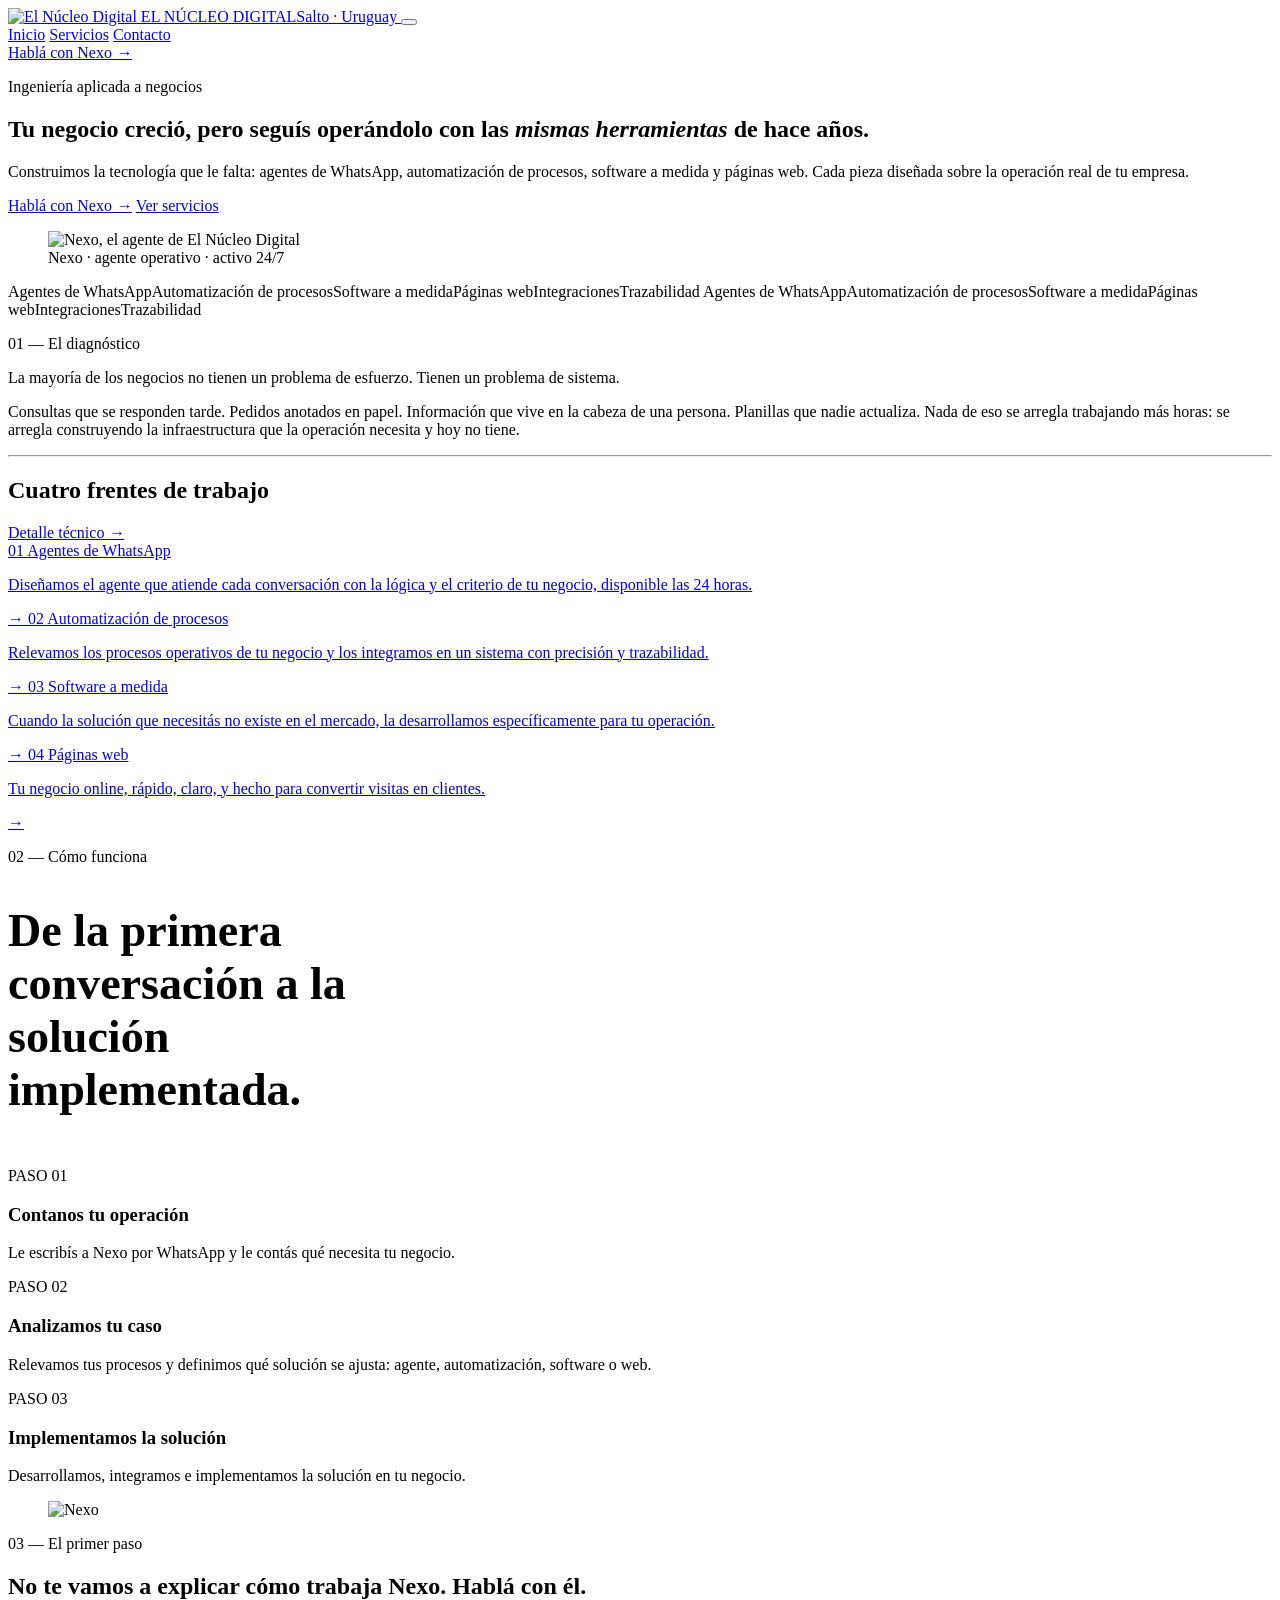
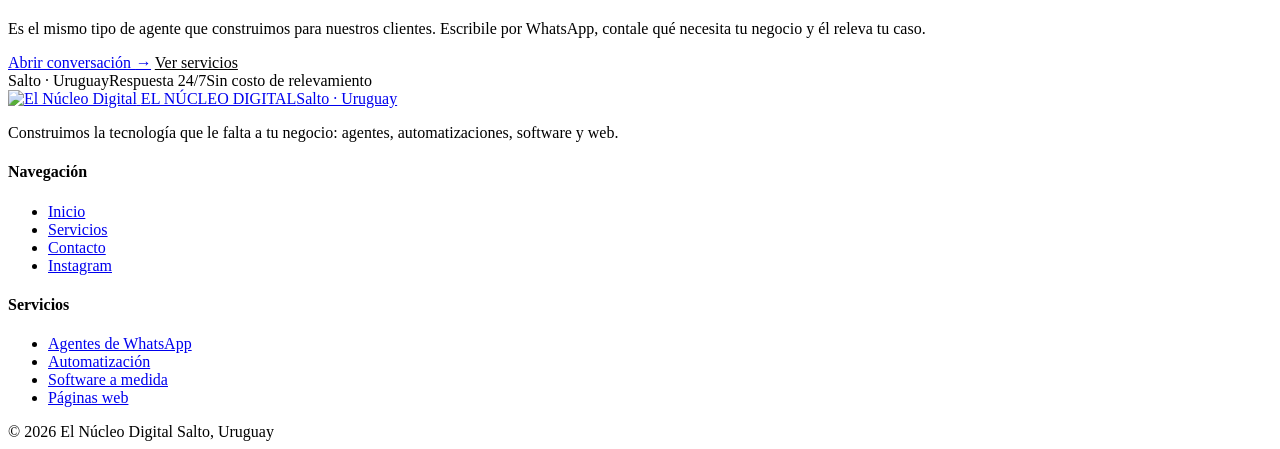
==== index.html @ aee67e82 "Add files via upload" ====
<!DOCTYPE html>
<html lang="es">
<head>
<meta charset="UTF-8">
<meta name="viewport" content="width=device-width, initial-scale=1">
<title>El Núcleo Digital — Agentes, automatización y software a medida</title>
<meta name="description" content="Construimos la tecnología que le falta a tu negocio: agentes de WhatsApp, automatización de procesos, software a medida y páginas web.">
<meta property="og:title" content="El Núcleo Digital">
<meta property="og:description" content="Construimos la tecnología que le falta a tu negocio.">
<meta property="og:image" content="nexo-hero.webp">
<meta name="theme-color" content="#0B0C0D">
<link rel="icon" href="logo.webp">
<link rel="preconnect" href="https://fonts.googleapis.com">
<link rel="preconnect" href="https://fonts.gstatic.com" crossorigin>
<link href="https://fonts.googleapis.com/css2?family=Archivo:wght@600;700;800&family=Inter:wght@300;350;400;500&family=JetBrains+Mono:wght@400;500&display=swap" rel="stylesheet">
<link rel="stylesheet" href="styles.css?v=20260813">
</head>
<body>

<!-- ================= NAV ================= -->
<header class="nav">
  <div class="wrap nav-in">
    <a class="brand" href="index.html">
      <img src="logo.webp" alt="El Núcleo Digital">
      <span class="brand-txt">EL NÚCLEO DIGITAL<span>Salto · Uruguay</span></span>
    </a>
    <button class="nav-toggle" aria-label="Menú" aria-expanded="false"><span></span><span></span><span></span></button>
    <nav class="nav-links">
      <a href="index.html" aria-current="page">Inicio</a>
      <a href="servicios.html">Servicios</a>
      <a href="contacto.html">Contacto</a>
    </nav>
    <a class="btn btn-sm nav-cta" href="contacto.html">Hablá con Nexo <i>→</i></a>
  </div>
</header>

<!-- ================= HERO ================= -->
<section class="hero">
  <div class="hero-txt">
    <p class="kicker">Ingeniería aplicada a negocios</p>
    <h1>Tu negocio creció, pero seguís operándolo con las <em>mismas herramientas</em> de hace años.</h1>
    <p class="lead">Construimos la tecnología que le falta: agentes de WhatsApp, automatización de procesos, software a medida y páginas web. Cada pieza diseñada sobre la operación real de tu empresa.</p>
    <div class="hero-actions">
      <a class="btn" href="contacto.html">Hablá con Nexo <i>→</i></a>
      <a class="btn btn-ghost" href="servicios.html">Ver servicios</a>
    </div>
  </div>
  <figure class="hero-fig">
    <img src="nexo-retrato.webp" alt="Nexo, el agente de El Núcleo Digital" width="900" height="1200" fetchpriority="high">
    <figcaption class="hero-tag"><span class="dot"></span> Nexo · agente operativo · activo 24/7</figcaption>
  </figure>
</section>

<!-- ================= TICKER ================= -->
<div class="ticker" aria-hidden="true">
  <div class="ticker-track">
    <span>Agentes de WhatsApp</span><span>Automatización de procesos</span><span>Software a medida</span><span>Páginas web</span><span>Integraciones</span><span>Trazabilidad</span>
    <span>Agentes de WhatsApp</span><span>Automatización de procesos</span><span>Software a medida</span><span>Páginas web</span><span>Integraciones</span><span>Trazabilidad</span>
  </div>
</div>

<!-- ================= MANIFIESTO ================= -->
<section class="section">
  <div class="wrap manifesto">
    <p class="manifesto-idx reveal">01 — El diagnóstico</p>
    <div class="manifesto-body">
      <p class="reveal">La mayoría de los negocios no tienen un problema de esfuerzo. Tienen un problema de sistema.</p>
      <p class="reveal sub" data-d="1">Consultas que se responden tarde. Pedidos anotados en papel. Información que vive en la cabeza de una persona. Planillas que nadie actualiza. Nada de eso se arregla trabajando más horas: se arregla construyendo la infraestructura que la operación necesita y hoy no tiene.</p>
    </div>
  </div>
</section>

<hr class="rule">

<!-- ================= SERVICIOS ================= -->
<section class="section" id="servicios">
  <div class="wrap">
    <div class="svc-head">
      <h2 class="reveal">Cuatro frentes de trabajo</h2>
      <a class="btn btn-ghost btn-sm reveal" data-d="1" href="servicios.html">Detalle técnico <i>→</i></a>
    </div>

    <div class="svc-list">
      <a class="svc-row reveal" href="servicios.html#agentes">
        <span class="svc-n">01</span>
        <span class="svc-t">Agentes de WhatsApp</span>
        <p class="svc-d">Diseñamos el agente que atiende cada conversación con la lógica y el criterio de tu negocio, disponible las 24 horas.</p>
        <span class="svc-a">→</span>
      </a>
      <a class="svc-row reveal" href="servicios.html#automatizacion">
        <span class="svc-n">02</span>
        <span class="svc-t">Automatización de procesos</span>
        <p class="svc-d">Relevamos los procesos operativos de tu negocio y los integramos en un sistema con precisión y trazabilidad.</p>
        <span class="svc-a">→</span>
      </a>
      <a class="svc-row reveal" href="servicios.html#software">
        <span class="svc-n">03</span>
        <span class="svc-t">Software a medida</span>
        <p class="svc-d">Cuando la solución que necesitás no existe en el mercado, la desarrollamos específicamente para tu operación.</p>
        <span class="svc-a">→</span>
      </a>
      <a class="svc-row reveal" href="servicios.html#web">
        <span class="svc-n">04</span>
        <span class="svc-t">Páginas web</span>
        <p class="svc-d">Tu negocio online, rápido, claro, y hecho para convertir visitas en clientes.</p>
        <span class="svc-a">→</span>
      </a>
    </div>
  </div>
</section>

<!-- ================= PROCESO ================= -->
<section class="section section--tight">
  <div class="wrap" style="margin-bottom:clamp(36px,4vw,60px)">
    <p class="kicker reveal">02 — Cómo funciona</p>
    <h2 class="reveal" style="font-size:clamp(30px,3.6vw,54px);max-width:18ch">De la primera conversación a la solución implementada.</h2>
  </div>
  <div class="proc">
    <article class="proc-step reveal">
      <p class="proc-n">PASO 01</p>
      <h3>Contanos tu operación</h3>
      <p>Le escribís a Nexo por WhatsApp y le contás qué necesita tu negocio.</p>
    </article>
    <article class="proc-step reveal" data-d="1">
      <p class="proc-n">PASO 02</p>
      <h3>Analizamos tu caso</h3>
      <p>Relevamos tus procesos y definimos qué solución se ajusta: agente, automatización, software o web.</p>
    </article>
    <article class="proc-step reveal" data-d="2">
      <p class="proc-n">PASO 03</p>
      <h3>Implementamos la solución</h3>
      <p>Desarrollamos, integramos e implementamos la solución en tu negocio.</p>
    </article>
  </div>
</section>

<!-- ================= BANDA CTA ================= -->
<section class="band">
  <figure class="band-fig">
    <img src="nexo-oscuro.webp" alt="Nexo" width="704" height="1520" loading="lazy">
  </figure>
  <div class="band-txt">
    <p class="kicker">03 — El primer paso</p>
    <h2>No te vamos a explicar cómo trabaja Nexo. <span>Hablá con él.</span></h2>
    <p>Es el mismo tipo de agente que construimos para nuestros clientes. Escribile por WhatsApp, contale qué necesita tu negocio y él releva tu caso.</p>
    <div class="band-actions">
      <a class="btn btn-light" href="https://wa.me/59898648853?text=Hola%2C%20quiero%20saber%20qu%C3%A9%20puede%20automatizar%20mi%20negocio" target="_blank" rel="noopener">Abrir conversación <i>→</i></a>
      <a class="btn" style="border-color:rgba(241,239,234,.35);background:transparent;color:var(--bone)" href="servicios.html">Ver servicios</a>
    </div>
    <div class="band-meta">
      <span>Salto · Uruguay</span><span>Respuesta 24/7</span><span>Sin costo de relevamiento</span>
    </div>
  </div>
</section>

<!-- ================= FOOTER ================= -->
<footer class="foot">
  <div class="wrap foot-in">
    <div>
      <a class="brand" href="index.html">
        <img src="logo-light.webp" alt="El Núcleo Digital" width="34" height="34">
        <span class="brand-txt">EL NÚCLEO DIGITAL<span>Salto · Uruguay</span></span>
      </a>
      <p class="foot-blurb">Construimos la tecnología que le falta a tu negocio: agentes, automatizaciones, software y web.</p>
    </div>
    <div>
      <h4>Navegación</h4>
      <ul>
        <li><a href="index.html">Inicio</a></li>
        <li><a href="servicios.html">Servicios</a></li>
        <li><a href="contacto.html">Contacto</a></li>
        <li><a href="https://instagram.com/elnucleodigital_" target="_blank" rel="noopener">Instagram</a></li>
      </ul>
    </div>
    <div>
      <h4>Servicios</h4>
      <ul>
        <li><a href="servicios.html#agentes">Agentes de WhatsApp</a></li>
        <li><a href="servicios.html#automatizacion">Automatización</a></li>
        <li><a href="servicios.html#software">Software a medida</a></li>
        <li><a href="servicios.html#web">Páginas web</a></li>
      </ul>
    </div>
  </div>
  <div class="wrap foot-bot">
    <span>© 2026 El Núcleo Digital</span>
    <span>Salto, Uruguay</span>
  </div>
</footer>

<script defer src="gsap.min.js"></script>
<script defer src="ScrollTrigger.min.js"></script>
<script defer src="main.js?v=20260813"></script>
</body>
</html>
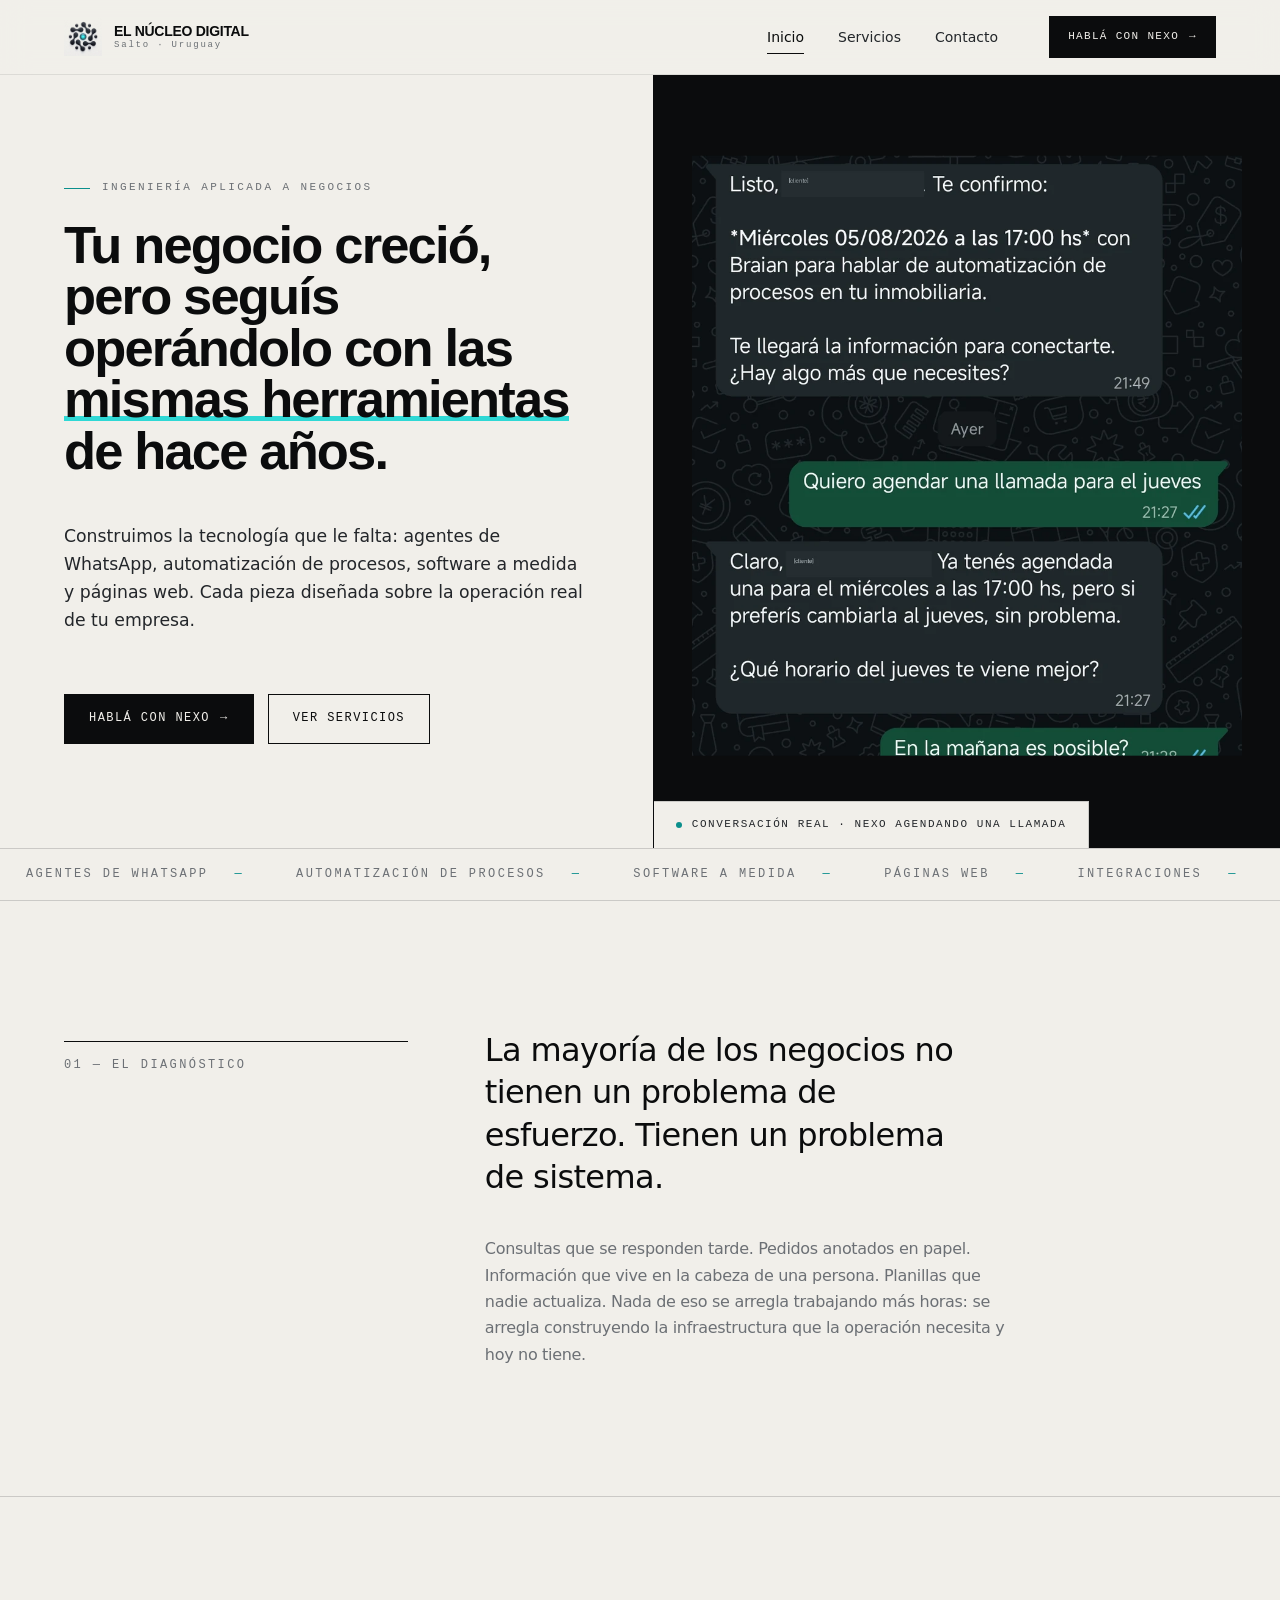
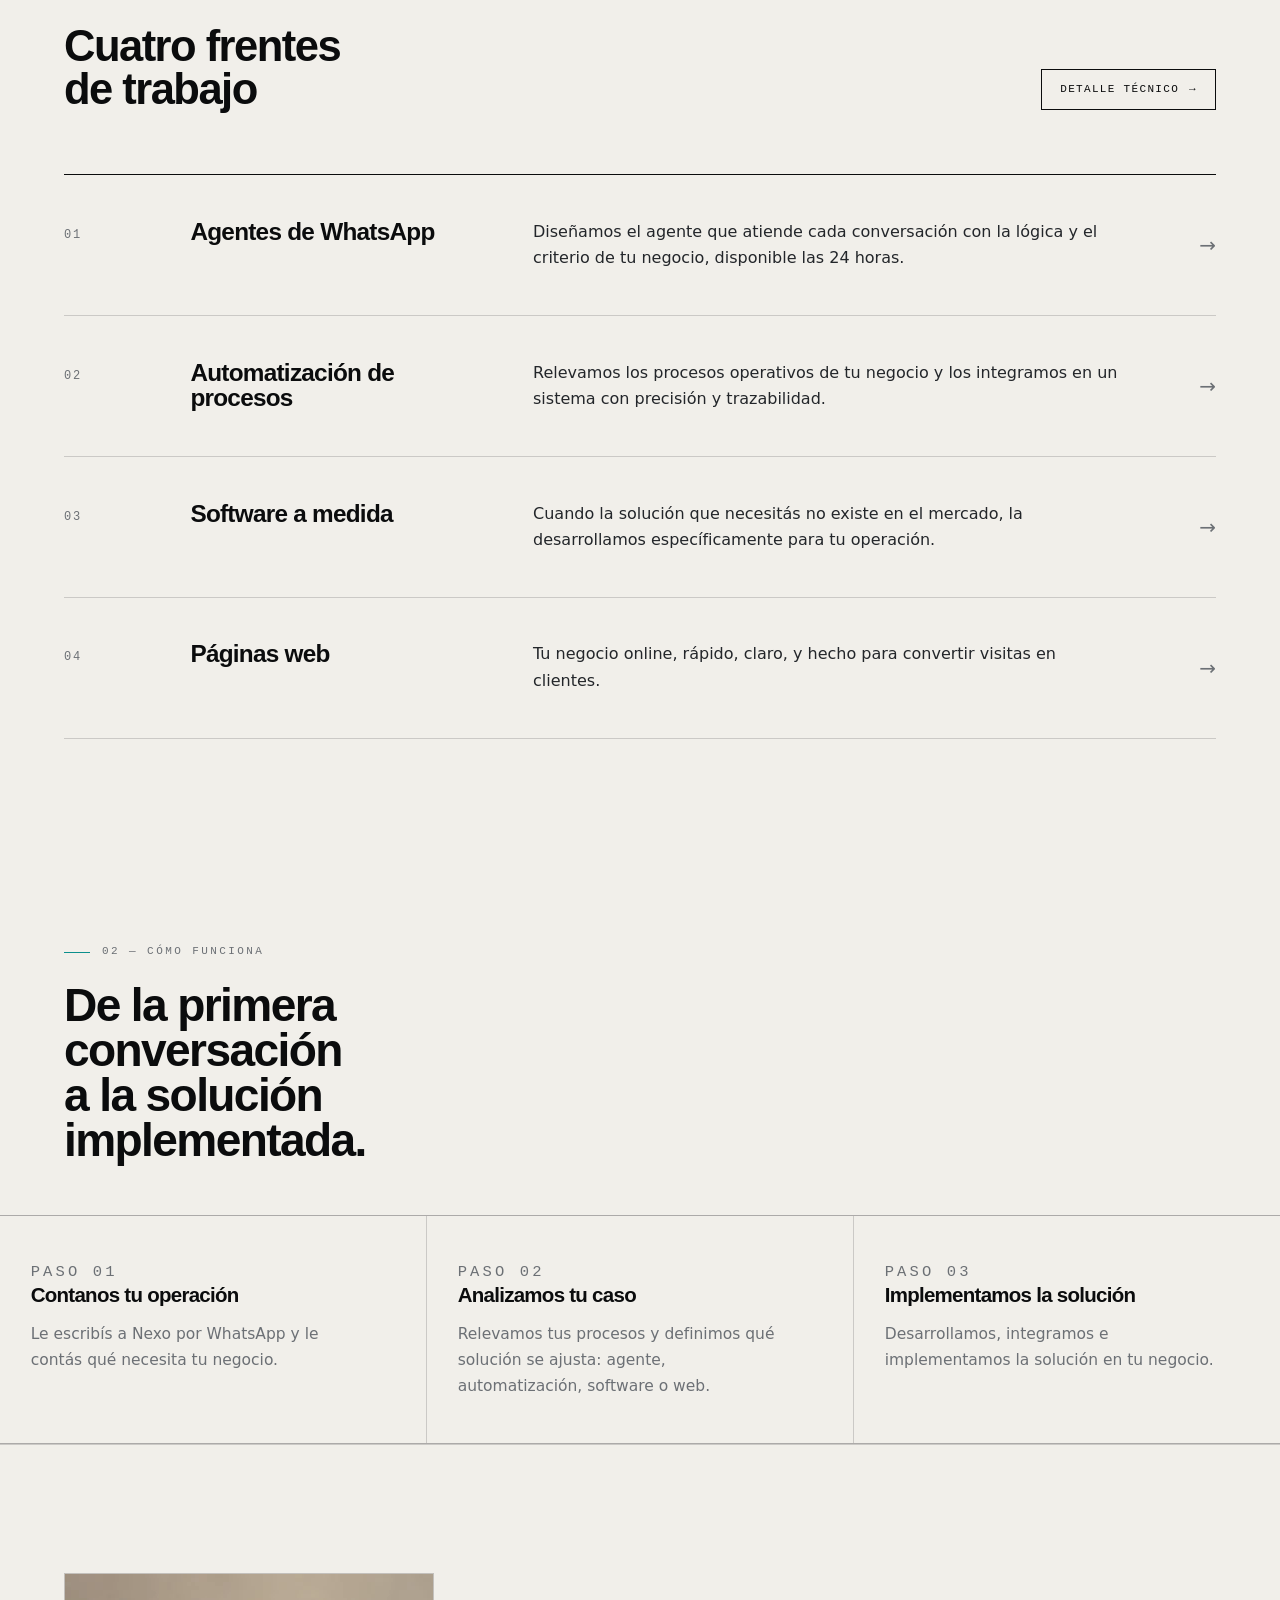
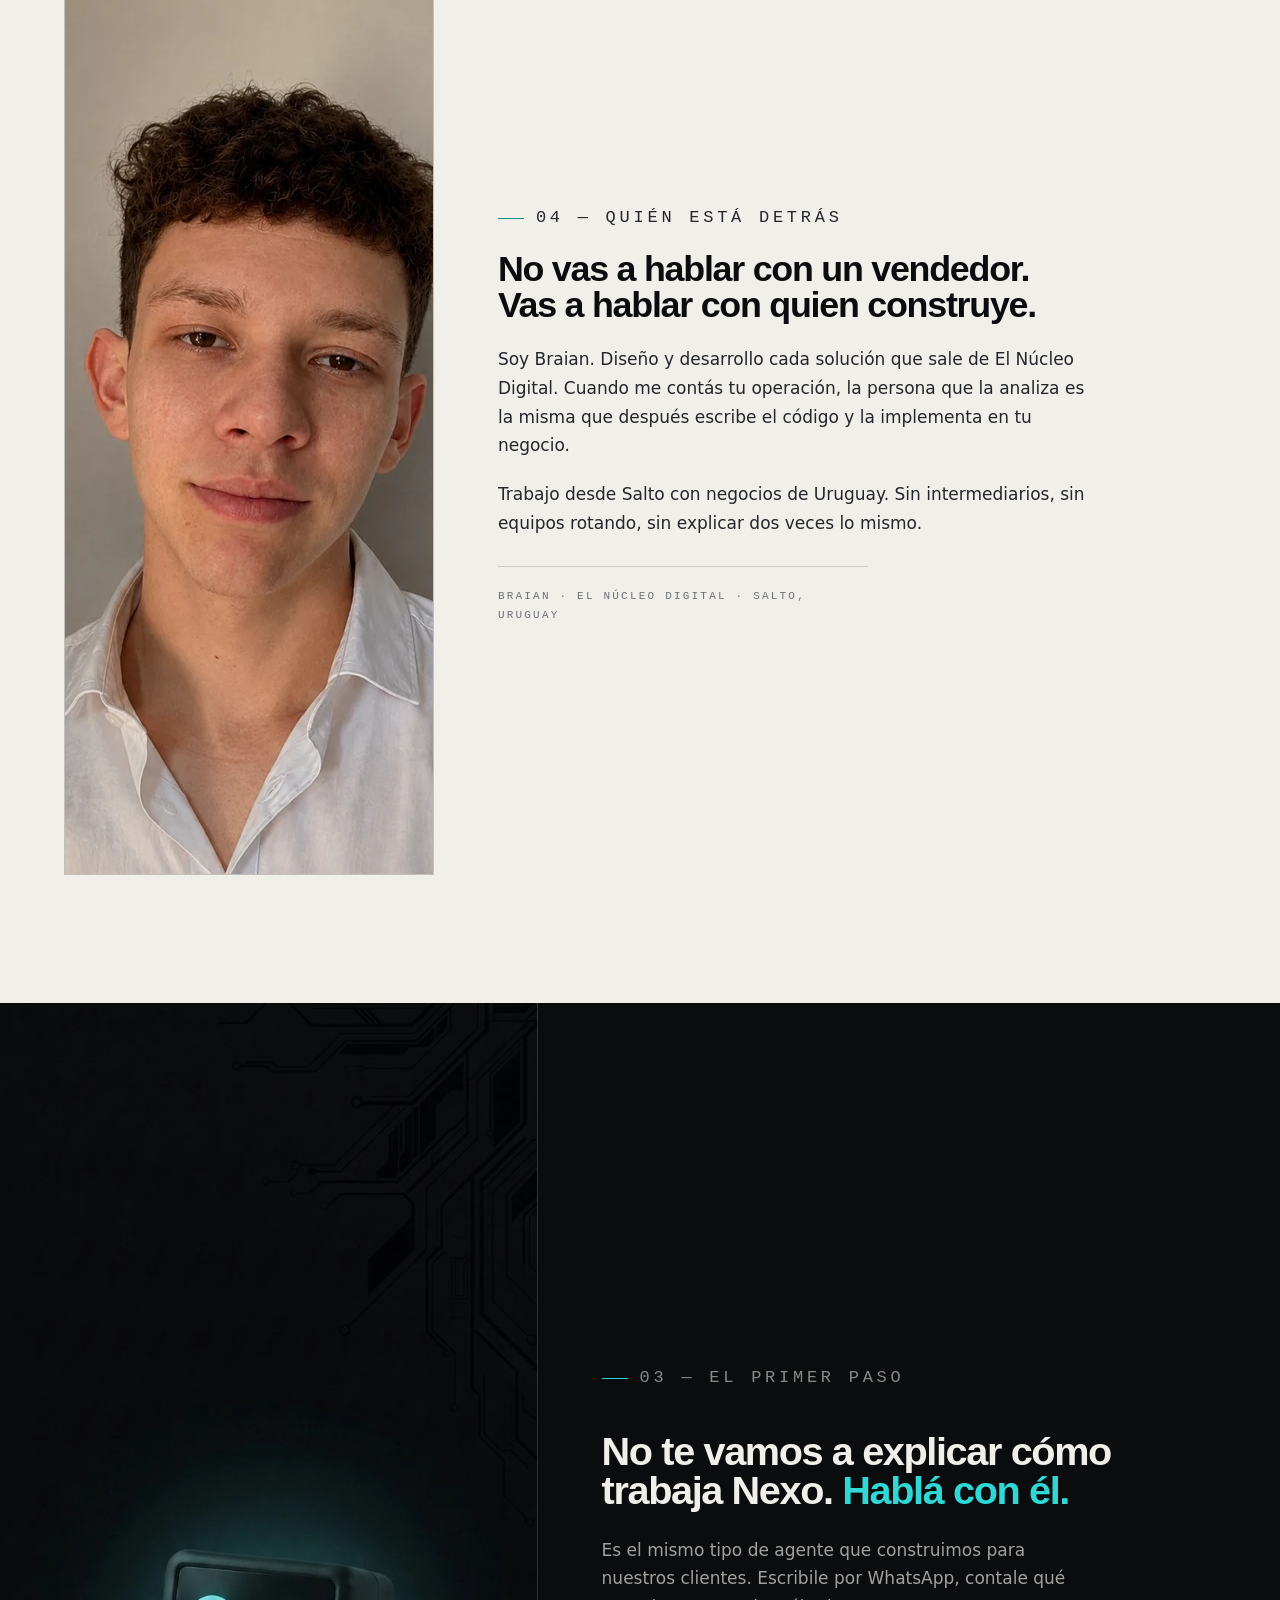
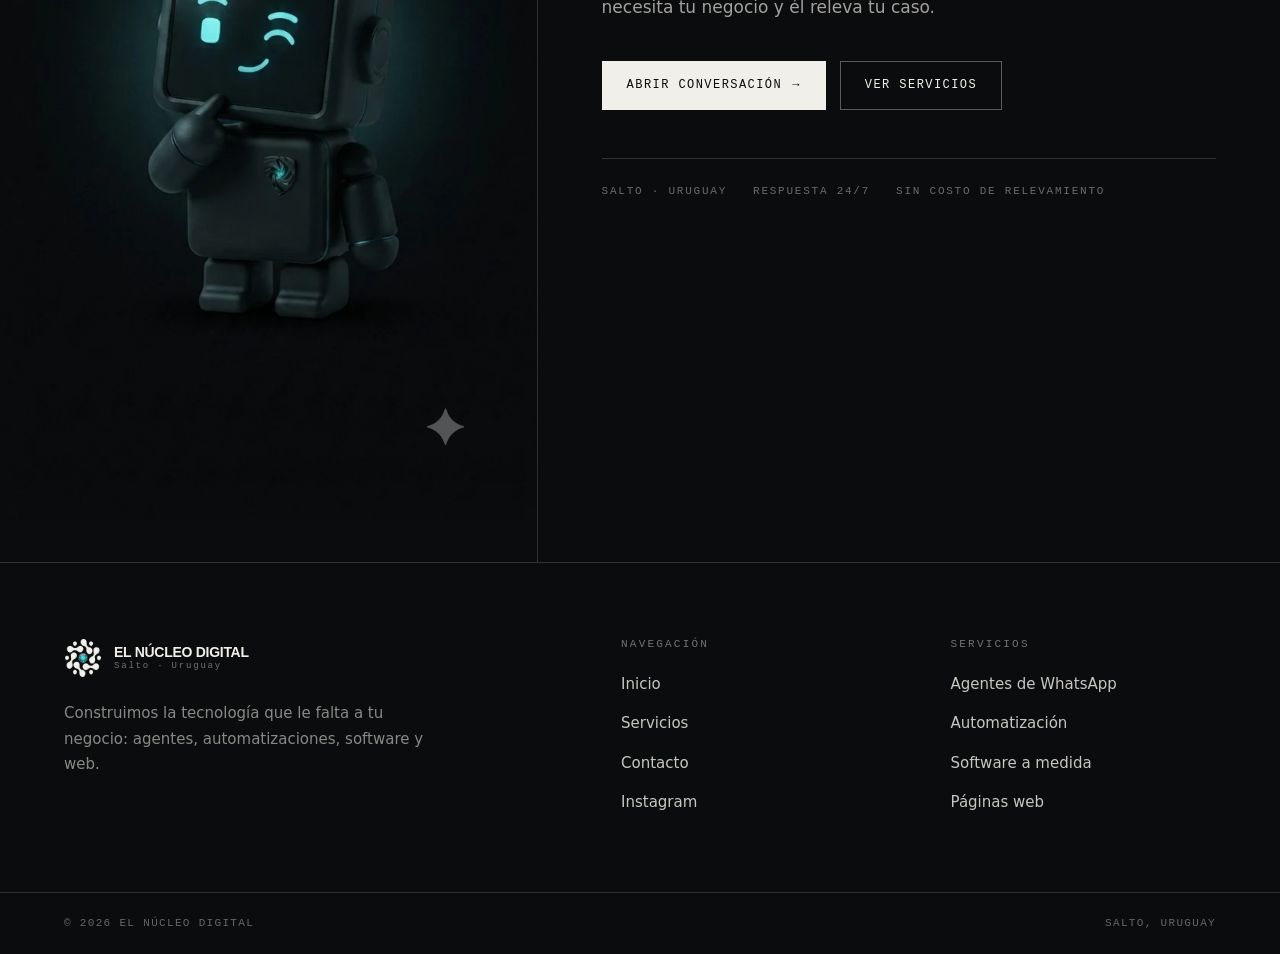
==== commit 244bdee1: "Add files via upload" ====
--- a/index.html
+++ b/index.html
@@ -9,7 +9,9 @@
 <meta property="og:description" content="Construimos la tecnología que le falta a tu negocio.">
 <meta property="og:image" content="nexo-hero.webp">
 <meta name="theme-color" content="#0B0C0D">
-<link rel="icon" href="logo.webp">
+<link rel="icon" type="image/png" sizes="32x32" href="icono-32.png">
+<link rel="icon" type="image/png" sizes="512x512" href="icono-512.png">
+<link rel="apple-touch-icon" href="icono-180.png">
 <link rel="preconnect" href="https://fonts.googleapis.com">
 <link rel="preconnect" href="https://fonts.gstatic.com" crossorigin>
 <link href="https://fonts.googleapis.com/css2?family=Archivo:wght@600;700;800&family=Inter:wght@300;350;400;500&family=JetBrains+Mono:wght@400;500&display=swap" rel="stylesheet">
@@ -45,9 +47,9 @@
       <a class="btn btn-ghost" href="servicios.html">Ver servicios</a>
     </div>
   </div>
-  <figure class="hero-fig">
-    <img src="nexo-retrato.webp" alt="Nexo, el agente de El Núcleo Digital" width="900" height="1200" fetchpriority="high">
-    <figcaption class="hero-tag"><span class="dot"></span> Nexo · agente operativo · activo 24/7</figcaption>
+  <figure class="hero-fig hero-fig--chat">
+    <img src="chat-nexo.webp" alt="Conversación real de Nexo agendando una llamada por WhatsApp" width="900" height="983" fetchpriority="high">
+    <figcaption class="hero-tag"><span class="dot"></span> Conversación real · Nexo agendando una llamada</figcaption>
   </figure>
 </section>
 
@@ -134,6 +136,24 @@
   </div>
 </section>
 
+
+<hr class="rule">
+
+<section class="section">
+  <div class="wrap about">
+    <figure class="about-fig reveal">
+      <img src="braian.webp" alt="Braian, fundador de El Núcleo Digital" width="900" height="900" loading="lazy">
+    </figure>
+    <div>
+      <p class="kicker reveal">04 — Quién está detrás</p>
+      <h2 class="reveal">No vas a hablar con un vendedor. Vas a hablar con quien construye.</h2>
+      <p class="reveal" data-d="1">Soy Braian. Diseño y desarrollo cada solución que sale de El Núcleo Digital. Cuando me contás tu operación, la persona que la analiza es la misma que después escribe el código y la implementa en tu negocio.</p>
+      <p class="reveal" data-d="2">Trabajo desde Salto con negocios de Uruguay. Sin intermediarios, sin equipos rotando, sin explicar dos veces lo mismo.</p>
+      <p class="sig reveal" data-d="3">Braian · El Núcleo Digital · Salto, Uruguay</p>
+    </div>
+  </div>
+</section>
+
 <!-- ================= BANDA CTA ================= -->
 <section class="band">
   <figure class="band-fig">
--- a/styles.css
+++ b/styles.css
@@ -0,0 +1,530 @@
+/* ============================================================
+   EL NÚCLEO DIGITAL — v3
+   Editorial claro · fotografía real · hairlines
+   Regla del sistema: 0 border-radius, 0 box-shadow.
+   ============================================================ */
+
+:root{
+  --bone:      #F1EFEA;
+  --bone-2:    #E7E4DD;
+  --paper:     #FFFFFF;
+  --ink:       #0B0C0D;
+  --ink-soft:  #23262A;
+  --mute:      #6C7075;
+  --teal:      #0B8F8C;   /* acento sobre claro */
+  --teal-br:   #2FD8D5;   /* acento sobre oscuro */
+  --line:      rgba(11,12,13,.16);
+  --line-soft: rgba(11,12,13,.09);
+  --line-dark: rgba(241,239,234,.16);
+
+  --pad: clamp(20px, 5vw, 90px);
+  --max: 1560px;
+
+  --f-display: "Archivo", "Archivo Black", "Helvetica Neue", sans-serif;
+  --f-body:    "Inter", system-ui, -apple-system, sans-serif;
+  --f-mono:    "JetBrains Mono", ui-monospace, "Courier New", monospace;
+}
+
+*,*::before,*::after{ box-sizing:border-box; }
+
+html{ scroll-behavior:smooth; -webkit-text-size-adjust:100%; }
+
+body{
+  margin:0;
+  background:var(--bone);
+  color:var(--ink);
+  font-family:var(--f-body);
+  font-weight:400;
+  font-size:17px;
+  line-height:1.6;
+  -webkit-font-smoothing:antialiased;
+  overflow-x:hidden;
+}
+
+img{ display:block; max-width:100%; }
+figure,figcaption{ margin:0; }
+a{ color:inherit; text-decoration:none; }
+button{ font:inherit; }
+
+/* ---------- tipografía base ---------- */
+h1,h2,h3,h4{
+  font-family:var(--f-display);
+  font-weight:700;
+  letter-spacing:-.035em;
+  line-height:.98;
+  margin:0;
+  text-wrap:balance;
+}
+
+.kicker{
+  font-family:var(--f-mono);
+  font-size:11px;
+  letter-spacing:.22em;
+  text-transform:uppercase;
+  color:var(--mute);
+  margin:0 0 22px;
+  display:flex;
+  align-items:center;
+  gap:12px;
+}
+.kicker::before{
+  content:"";
+  width:26px; height:1px;
+  background:var(--teal);
+  flex:none;
+}
+
+.lead{
+  font-size:clamp(17px,1.35vw,20px);
+  line-height:1.62;
+  color:var(--ink-soft);
+  max-width:56ch;
+  font-weight:350;
+}
+
+.mute{ color:var(--mute); }
+.teal{ color:var(--teal); }
+
+/* ---------- layout ---------- */
+.wrap{
+  width:100%;
+  max-width:var(--max);
+  margin-inline:auto;
+  padding-inline:var(--pad);
+}
+.section{ padding-block:clamp(80px,10vw,160px); }
+.section--tight{ padding-block:clamp(56px,6vw,104px) 0; }
+.rule{ height:1px; background:var(--line); border:0; margin:0; }
+
+/* ============================================================
+   NAV
+   ============================================================ */
+.nav{
+  position:sticky; top:0; z-index:80;
+  background:rgba(241,239,234,.88);
+  backdrop-filter:blur(14px);
+  -webkit-backdrop-filter:blur(14px);
+  border-bottom:1px solid var(--line-soft);
+  transition:border-color .3s ease;
+}
+.nav-in{
+  display:flex; align-items:center; gap:clamp(20px,4vw,60px);
+  height:74px;
+}
+.brand{ display:flex; align-items:center; gap:12px; flex:none; }
+.brand img{ width:38px; height:38px; object-fit:contain; }
+.brand-txt{
+  font-family:var(--f-display);
+  font-weight:700;
+  font-size:14px;
+  letter-spacing:.01em;
+  letter-spacing:-.02em;
+  line-height:1;
+}
+.brand-txt span{ display:block; font-family:var(--f-mono); font-size:9px; letter-spacing:.2em; color:var(--mute); margin-top:3px; font-weight:400; }
+
+.nav-links{ display:flex; gap:34px; margin-left:auto; }
+.nav-links a{
+  font-size:14px; color:var(--ink-soft);
+  position:relative; padding-block:6px;
+}
+.nav-links a::after{
+  content:""; position:absolute; left:0; bottom:0;
+  width:100%; height:1px; background:var(--ink);
+  transform:scaleX(0); transform-origin:right;
+  transition:transform .38s cubic-bezier(.22,1,.36,1);
+}
+.nav-links a:hover::after,
+.nav-links a[aria-current="page"]::after{ transform:scaleX(1); transform-origin:left; }
+.nav-links a[aria-current="page"]{ color:var(--ink); }
+
+.btn{
+  display:inline-flex; align-items:center; gap:10px;
+  padding:14px 24px;
+  font-family:var(--f-mono); font-size:12px;
+  letter-spacing:.12em; text-transform:uppercase;
+  border:1px solid var(--ink);
+  background:var(--ink); color:var(--bone);
+  transition:background .28s ease,color .28s ease;
+  cursor:pointer;
+}
+.btn:hover{ background:transparent; color:var(--ink); }
+.btn-ghost{ background:transparent; color:var(--ink); }
+.btn-ghost:hover{ background:var(--ink); color:var(--bone); }
+.btn-sm{ padding:11px 18px; font-size:11px; }
+.btn-light{ border-color:var(--bone); background:var(--bone); color:var(--ink); }
+.btn-light:hover{ background:transparent; color:var(--bone); }
+.btn i{ font-style:normal; transition:transform .3s ease; }
+.btn:hover i{ transform:translateX(4px); }
+
+.nav-cta{ flex:none; }
+.nav-toggle{ display:none; }
+
+/* ============================================================
+   HERO — asimétrico, foto real a sangre por la derecha
+   ============================================================ */
+.hero{
+  display:grid;
+  grid-template-columns:minmax(0,1.02fr) minmax(0,.98fr);
+  align-items:stretch;
+  border-bottom:1px solid var(--line);
+  min-height:min(86vh,860px);
+}
+.hero-txt{
+  padding:clamp(50px,7vw,110px) clamp(30px,5vw,80px) clamp(50px,7vw,100px) var(--pad);
+  display:flex; flex-direction:column; justify-content:center;
+  max-width:900px; margin-left:auto; width:100%;
+}
+.hero h1{
+  font-size:clamp(36px,4.1vw,63px);
+  margin-bottom:30px;
+}
+.hero h1 em{
+  font-style:normal;
+  display:inline-block;
+  position:relative;
+}
+.hero h1 em::after{
+  content:""; position:absolute; left:0; right:0; bottom:.06em;
+  height:.1em; background:var(--teal-br);
+  z-index:-1;
+  transform:scaleX(0); transform-origin:left;
+  animation:swipe 1s cubic-bezier(.22,1,.36,1) .85s forwards;
+}
+@keyframes swipe{ to{ transform:scaleX(1); } }
+
+.hero-actions{ display:flex; flex-wrap:wrap; gap:14px; margin-top:42px; }
+
+.hero-fig{
+  position:relative;
+  border-left:1px solid var(--line);
+  background:var(--bone-2);
+  overflow:hidden;
+  min-height:420px;
+}
+.hero-fig img{
+  width:100%; height:100%;
+  object-fit:cover; object-position:center 42%;
+  transform:scale(1.06);
+}
+.hero-fig--chat{ background:var(--ink); display:flex; align-items:center; justify-content:center; padding:clamp(26px,3vw,60px); }
+.hero-fig--chat img{ width:auto; height:100%; max-width:100%; object-fit:contain; transform:none; }
+
+/* quien esta detras */
+.about{
+  display:grid; grid-template-columns:minmax(0,.34fr) minmax(0,.66fr);
+  gap:clamp(28px,5vw,80px); align-items:center;
+}
+.about-fig{ background:var(--bone-2); border:1px solid var(--line); }
+.about-fig img{ width:100%; aspect-ratio:1/1; object-fit:cover; }
+.about h2{ font-size:clamp(26px,2.8vw,42px); margin-bottom:22px; }
+.about p{ font-size:17px; line-height:1.7; color:var(--ink-soft); max-width:56ch; margin:0 0 20px; font-weight:350; }
+.about .sig{ font-family:var(--f-mono); font-size:11px; letter-spacing:.2em; text-transform:uppercase; color:var(--mute); margin-top:28px; padding-top:20px; border-top:1px solid var(--line); }
+@media (max-width:1080px){ .about{ grid-template-columns:1fr; gap:26px; } .about-fig{ max-width:320px; } }
+
+.hero-tag{
+  position:absolute; left:0; bottom:0;
+  background:var(--bone);
+  border-top:1px solid var(--line); border-right:1px solid var(--line);
+  padding:14px 22px;
+  font-family:var(--f-mono); font-size:11px;
+  letter-spacing:.14em; text-transform:uppercase;
+  color:var(--ink-soft);
+  display:flex; align-items:center; gap:10px;
+}
+.dot{
+  width:6px; height:6px; background:var(--teal);
+  border-radius:50%;
+  animation:pulse 2.4s ease-in-out infinite;
+  flex:none;
+}
+@keyframes pulse{ 0%,100%{opacity:1} 50%{opacity:.25} }
+
+/* ============================================================
+   TICKER
+   ============================================================ */
+.ticker{
+  border-bottom:1px solid var(--line);
+  background:var(--bone);
+  overflow:hidden;
+  padding-block:16px;
+}
+.ticker-track{
+  display:flex; width:max-content;
+  animation:slide 42s linear infinite;
+}
+.ticker:hover .ticker-track{ animation-play-state:paused; }
+@keyframes slide{ to{ transform:translateX(-50%); } }
+.ticker span{
+  font-family:var(--f-mono); font-size:12px;
+  letter-spacing:.2em; text-transform:uppercase;
+  color:var(--mute);
+  padding-inline:26px;
+  display:flex; align-items:center; gap:26px;
+  white-space:nowrap;
+}
+.ticker span::after{ content:"—"; color:var(--teal); }
+
+/* ============================================================
+   MANIFIESTO
+   ============================================================ */
+.manifesto{
+  display:grid;
+  grid-template-columns:minmax(0,.32fr) minmax(0,.68fr);
+  gap:clamp(30px,6vw,90px);
+  align-items:start;
+}
+.manifesto-idx{
+  font-family:var(--f-mono); font-size:12px;
+  letter-spacing:.2em; text-transform:uppercase; color:var(--mute);
+  padding-top:14px;
+  border-top:1px solid var(--ink);
+}
+.manifesto-body p{
+  font-size:clamp(22px,2.5vw,38px);
+  line-height:1.32;
+  letter-spacing:-.02em;
+  font-weight:350;
+  margin:0 0 28px;
+  max-width:24ch;
+}
+.manifesto-body p:last-of-type{ margin-bottom:0; }
+.manifesto-body .sub{
+  font-size:clamp(16px,1.2vw,18px);
+  line-height:1.65; color:var(--mute);
+  max-width:52ch; margin-top:38px; font-weight:400;
+}
+
+/* ============================================================
+   SERVICIOS — filas editoriales, no tarjetas
+   ============================================================ */
+.svc-head{
+  display:flex; justify-content:space-between; align-items:flex-end;
+  gap:40px; flex-wrap:wrap; margin-bottom:clamp(40px,5vw,70px);
+}
+.svc-head h2{ font-size:clamp(30px,3.4vw,52px); max-width:16ch; }
+
+.svc-list{ border-top:1px solid var(--ink); }
+.svc-row{
+  display:grid;
+  grid-template-columns:88px minmax(0,.34fr) minmax(0,.66fr) 54px;
+  gap:clamp(16px,3vw,50px);
+  align-items:start;
+  padding-block:clamp(30px,3.4vw,46px);
+  border-bottom:1px solid var(--line);
+  position:relative;
+  transition:padding-left .4s cubic-bezier(.22,1,.36,1);
+}
+.svc-row::before{
+  content:""; position:absolute; left:0; top:-1px; height:1px; width:0;
+  background:var(--teal);
+  transition:width .55s cubic-bezier(.22,1,.36,1);
+}
+.svc-row:hover{ padding-left:14px; }
+.svc-row:hover::before{ width:100%; }
+.svc-n{
+  font-family:var(--f-mono); font-size:12px;
+  letter-spacing:.16em; color:var(--mute); padding-top:7px;
+}
+.svc-row:hover .svc-n{ color:var(--teal); }
+.svc-t{
+  font-family:var(--f-display);
+  font-weight:700;
+  font-size:clamp(20px,1.9vw,29px);
+  letter-spacing:-.03em; line-height:1.05;
+}
+.svc-d{ color:var(--ink-soft); font-size:16px; line-height:1.65; max-width:60ch; margin:0; font-weight:350; }
+.svc-a{
+  justify-self:end; align-self:center;
+  font-size:20px; color:var(--mute);
+  transition:transform .35s ease,color .35s ease;
+}
+.svc-row:hover .svc-a{ transform:translateX(6px); color:var(--ink); }
+
+/* ============================================================
+   PROCESO
+   ============================================================ */
+.proc{ display:grid; grid-template-columns:repeat(3,1fr); gap:1px; background:var(--line); border-block:1px solid var(--line); }
+.proc-step{ background:var(--bone); padding:clamp(30px,3.4vw,52px) clamp(22px,2.4vw,40px); }
+.proc-n{
+  font-family:var(--f-mono); font-size:11px; letter-spacing:.2em;
+  color:var(--teal); margin-bottom:26px;
+}
+.proc-step h3{ font-size:clamp(19px,1.6vw,25px); margin-bottom:16px; }
+.proc-step p{ color:var(--mute); font-size:15.5px; line-height:1.68; margin:0; max-width:34ch; }
+
+/* ============================================================
+   BANDA OSCURA / CTA
+   ============================================================ */
+.band{
+  background:var(--ink); color:var(--bone);
+  display:grid; grid-template-columns:minmax(0,.42fr) minmax(0,.58fr);
+  align-items:stretch;
+}
+.band-fig{ position:relative; overflow:hidden; min-height:440px; border-right:1px solid var(--line-dark); }
+.band-fig img{ width:100%; height:100%; object-fit:cover; object-position:center 58%; }
+.band-txt{
+  padding:clamp(50px,7vw,110px) clamp(30px,5vw,90px);
+  display:flex; flex-direction:column; justify-content:center;
+}
+.band-txt .kicker{ color:rgba(241,239,234,.55); }
+.band-txt .kicker::before{ background:var(--teal-br); }
+.band-txt h2{ font-size:clamp(28px,3.1vw,46px); margin-bottom:26px; }
+.band-txt h2 span{ color:var(--teal-br); }
+.band-txt p{ color:rgba(241,239,234,.66); max-width:46ch; font-size:17px; line-height:1.66; margin:0 0 40px; font-weight:350; }
+.band-actions{ display:flex; flex-wrap:wrap; gap:14px; }
+.band-meta{
+  margin-top:48px; padding-top:24px;
+  border-top:1px solid var(--line-dark);
+  font-family:var(--f-mono); font-size:11px; letter-spacing:.16em;
+  text-transform:uppercase; color:rgba(241,239,234,.42);
+  display:flex; gap:26px; flex-wrap:wrap;
+}
+
+/* ============================================================
+   FOOTER
+   ============================================================ */
+.foot{ background:var(--ink); color:var(--bone); border-top:1px solid var(--line-dark); }
+.foot-in{
+  display:grid; grid-template-columns:minmax(0,1.3fr) repeat(2,minmax(0,.7fr));
+  gap:clamp(30px,5vw,70px);
+  padding-block:clamp(50px,6vw,84px);
+}
+.foot .brand-txt{ color:var(--bone); }
+.foot .brand-txt span{ color:rgba(241,239,234,.45); }
+.foot-blurb{ color:rgba(241,239,234,.55); font-size:15px; line-height:1.7; max-width:38ch; margin:24px 0 0; font-weight:350; }
+.foot h4{ font-family:var(--f-mono); font-weight:400; font-size:11px; letter-spacing:.2em; text-transform:uppercase; color:rgba(241,239,234,.45); margin-bottom:20px; letter-spacing:.2em; }
+.foot ul{ list-style:none; margin:0; padding:0; display:grid; gap:12px; }
+.foot a{ color:rgba(241,239,234,.82); font-size:15px; }
+.foot a:hover{ color:var(--teal-br); }
+.foot-bot{
+  border-top:1px solid var(--line-dark);
+  padding-block:22px;
+  display:flex; justify-content:space-between; gap:20px; flex-wrap:wrap;
+  font-family:var(--f-mono); font-size:11px; letter-spacing:.12em;
+  text-transform:uppercase; color:rgba(241,239,234,.4);
+}
+
+/* ============================================================
+   PÁGINA INTERNA
+   ============================================================ */
+.page-head{
+  border-bottom:1px solid var(--line);
+  padding-block:clamp(60px,8vw,130px) clamp(40px,5vw,80px);
+}
+.page-head h1{ font-size:clamp(34px,4.4vw,68px); max-width:15ch; }
+.page-head .lead{ margin-top:32px; }
+
+.band-photo{ border-bottom:1px solid var(--line); background:var(--bone-2); }
+.band-photo img{ width:100%; height:clamp(220px,32vw,420px); object-fit:cover; object-position:center 40%; }
+
+.detail{
+  display:grid;
+  grid-template-columns:minmax(0,.36fr) minmax(0,.64fr);
+  gap:clamp(28px,5vw,80px);
+  padding-block:clamp(46px,5.5vw,86px);
+  border-bottom:1px solid var(--line);
+  align-items:start;
+}
+.detail:last-of-type{ border-bottom:0; }
+.detail-l .kicker{ margin-bottom:16px; }
+.detail-l h2{ font-size:clamp(24px,2.6vw,40px); }
+.detail-r p{ font-size:17px; line-height:1.7; color:var(--ink-soft); margin:0 0 26px; max-width:62ch; font-weight:350; }
+.spec{ list-style:none; margin:0; padding:0; border-top:1px solid var(--line); }
+.spec li{
+  display:flex; gap:18px; align-items:baseline;
+  padding-block:13px; border-bottom:1px solid var(--line-soft);
+  font-size:15.5px; color:var(--ink-soft);
+}
+.spec li::before{
+  content:attr(data-n);
+  font-family:var(--f-mono); font-size:11px; color:var(--teal);
+  letter-spacing:.1em; flex:none; min-width:26px;
+}
+
+/* contacto */
+.contact{
+  display:grid; grid-template-columns:minmax(0,1fr) minmax(0,.82fr);
+  align-items:stretch; border-bottom:1px solid var(--line);
+}
+.contact-l{ padding:clamp(50px,7vw,110px) clamp(30px,5vw,80px) clamp(50px,7vw,110px) var(--pad); }
+.contact-l h1{ font-size:clamp(32px,3.6vw,56px); margin-bottom:28px; }
+.contact-fig{ border-left:1px solid var(--line); background:var(--ink); overflow:hidden; min-height:420px; }
+.contact-fig img{ width:100%; height:100%; object-fit:cover; object-position:center 62%; }
+.ch-list{ list-style:none; margin:44px 0 0; padding:0; border-top:1px solid var(--ink); }
+.ch-list li{ border-bottom:1px solid var(--line); }
+.ch-list a{ display:flex; justify-content:space-between; align-items:center; gap:20px; padding-block:22px; transition:padding-left .4s cubic-bezier(.22,1,.36,1); }
+.ch-list a:hover{ padding-left:12px; }
+.ch-k{ font-family:var(--f-mono); font-size:11px; letter-spacing:.18em; text-transform:uppercase; color:var(--mute); display:block; margin-bottom:6px; }
+.ch-v{ font-family:var(--f-display); font-weight:700; font-size:clamp(17px,1.5vw,22px); letter-spacing:-.02em; }
+.ch-list a:hover .ch-v{ color:var(--teal); }
+
+/* ============================================================
+   REVEAL
+   ============================================================ */
+.reveal{ opacity:0; transform:translateY(28px); transition:opacity .85s cubic-bezier(.22,1,.36,1),transform .85s cubic-bezier(.22,1,.36,1); }
+.reveal.is-visible{ opacity:1; transform:none; }
+.reveal[data-split]{ opacity:1; transform:none; }   /* defensa A.4.5 */
+.reveal[data-d="1"]{ transition-delay:.09s; }
+.reveal[data-d="2"]{ transition-delay:.18s; }
+.reveal[data-d="3"]{ transition-delay:.27s; }
+
+/* ============================================================
+   RESPONSIVE
+   ============================================================ */
+@media (max-width:1080px){
+  .hero{ grid-template-columns:1fr; min-height:0; }
+  .hero-txt{ padding:clamp(48px,9vw,80px) var(--pad); max-width:none; margin:0; order:2; }
+  .hero-fig{ order:1; border-left:0; border-bottom:1px solid var(--line); height:clamp(400px,86vw,620px); min-height:0; }
+  .hero-fig img{ object-position:center 34%; }
+  .band{ grid-template-columns:1fr; }
+  .band-fig{ min-height:0; height:clamp(300px,58vw,460px); border-right:0; border-bottom:1px solid var(--line-dark); }
+  .contact{ grid-template-columns:1fr; }
+  .contact-l{ padding:clamp(48px,9vw,80px) var(--pad); }
+  .contact-fig{ border-left:0; border-top:1px solid var(--line); height:clamp(300px,58vw,460px); min-height:0; }
+  .manifesto{ grid-template-columns:1fr; gap:28px; }
+  .detail{ grid-template-columns:1fr; gap:24px; }
+  .foot-in{ grid-template-columns:1fr 1fr; }
+  .foot-in > :first-child{ grid-column:1 / -1; }
+}
+
+@media (max-width:820px){
+  .proc{ grid-template-columns:1fr; }
+  .svc-row{ grid-template-columns:44px 1fr; gap:14px 18px; }
+  .svc-d{ grid-column:2; }
+  .svc-a{ display:none; }
+  .nav-links{
+    position:fixed; inset:74px 0 auto 0;
+    background:var(--bone); border-bottom:1px solid var(--line);
+    flex-direction:column; gap:0; padding:8px var(--pad) 26px;
+    transform:translateY(-110%);
+    opacity:0; visibility:hidden; pointer-events:none;
+    transition:transform .45s cubic-bezier(.22,1,.36,1),opacity .3s ease,visibility 0s linear .45s;
+    margin:0; z-index:-1;
+  }
+  .nav-links.open{
+    transform:none; opacity:1; visibility:visible; pointer-events:auto; z-index:1;
+    transition:transform .45s cubic-bezier(.22,1,.36,1),opacity .3s ease,visibility 0s;
+  }
+  .nav-links a{ padding-block:16px; border-bottom:1px solid var(--line-soft); font-size:17px; }
+  .nav-links a::after{ display:none; }
+  .nav-in{ justify-content:space-between; }
+  .nav-cta{ display:none; }
+  .nav-toggle{
+    display:flex; flex-direction:column; gap:5px; margin-left:auto;
+    background:none; border:0; padding:10px; cursor:pointer;
+  }
+  .nav-toggle span{ width:24px; height:1.5px; background:var(--ink); transition:transform .35s ease,opacity .25s ease; display:block; }
+  .nav-toggle.open span:nth-child(1){ transform:translateY(6.5px) rotate(45deg); }
+  .nav-toggle.open span:nth-child(2){ opacity:0; }
+  .nav-toggle.open span:nth-child(3){ transform:translateY(-6.5px) rotate(-45deg); }
+}
+
+@media (max-width:560px){
+  body{ font-size:16px; }
+  .hero-actions .btn{ width:100%; justify-content:center; }
+  .foot-in{ grid-template-columns:1fr; }
+  .band-meta{ gap:14px; }
+}
+
+@media print{ .nav,.ticker{ display:none; } }
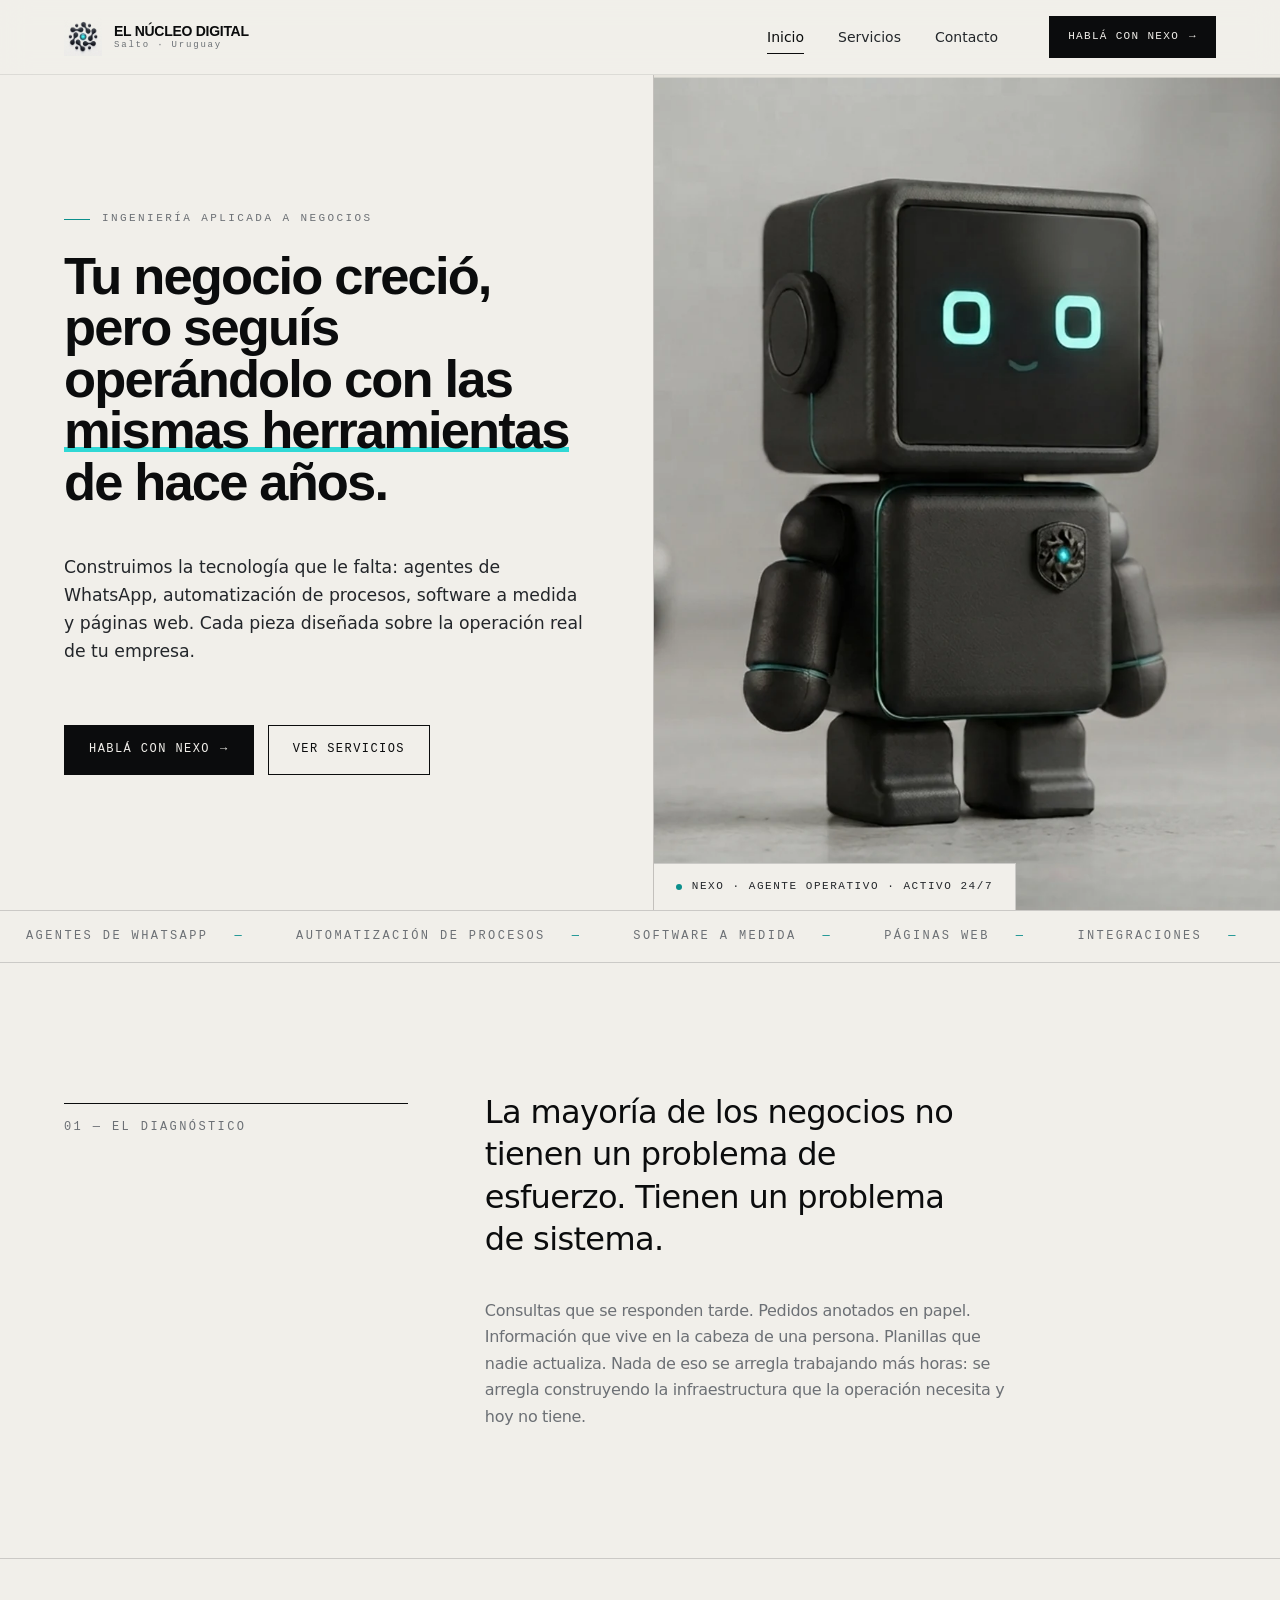
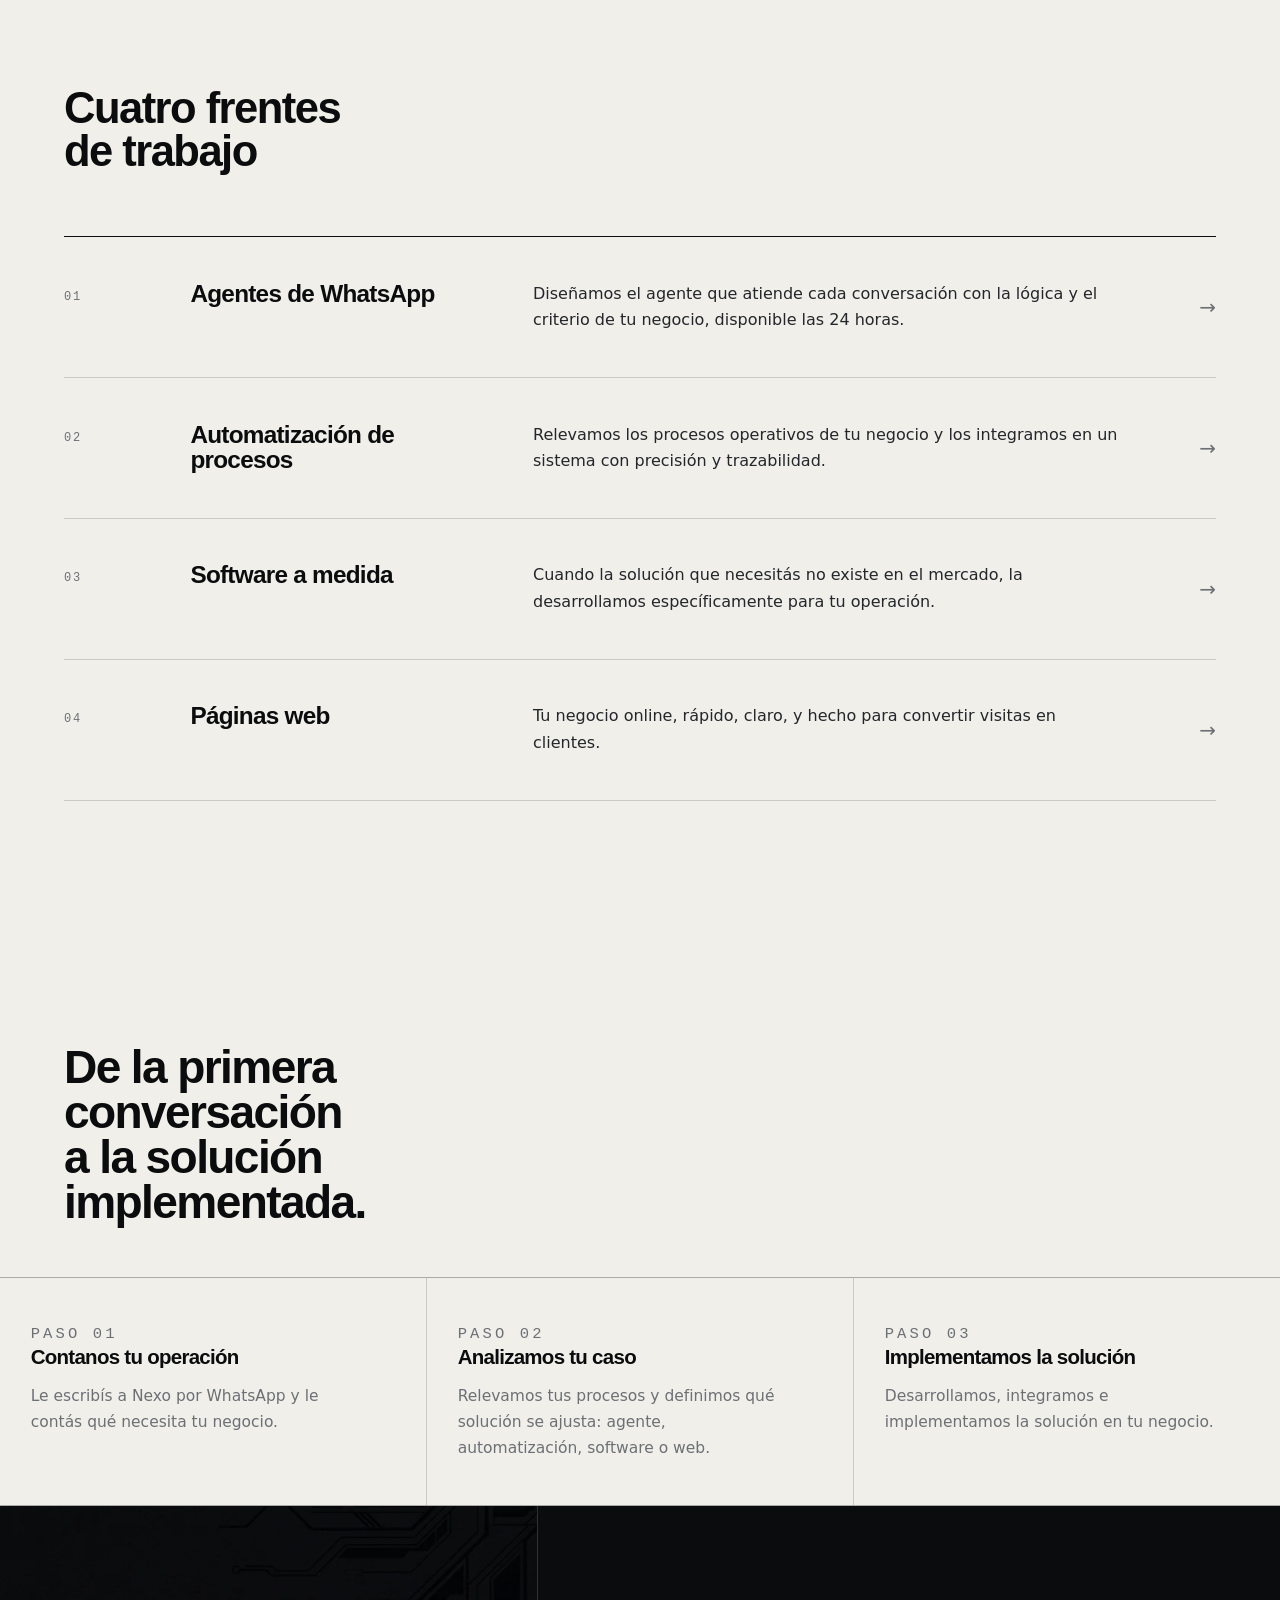
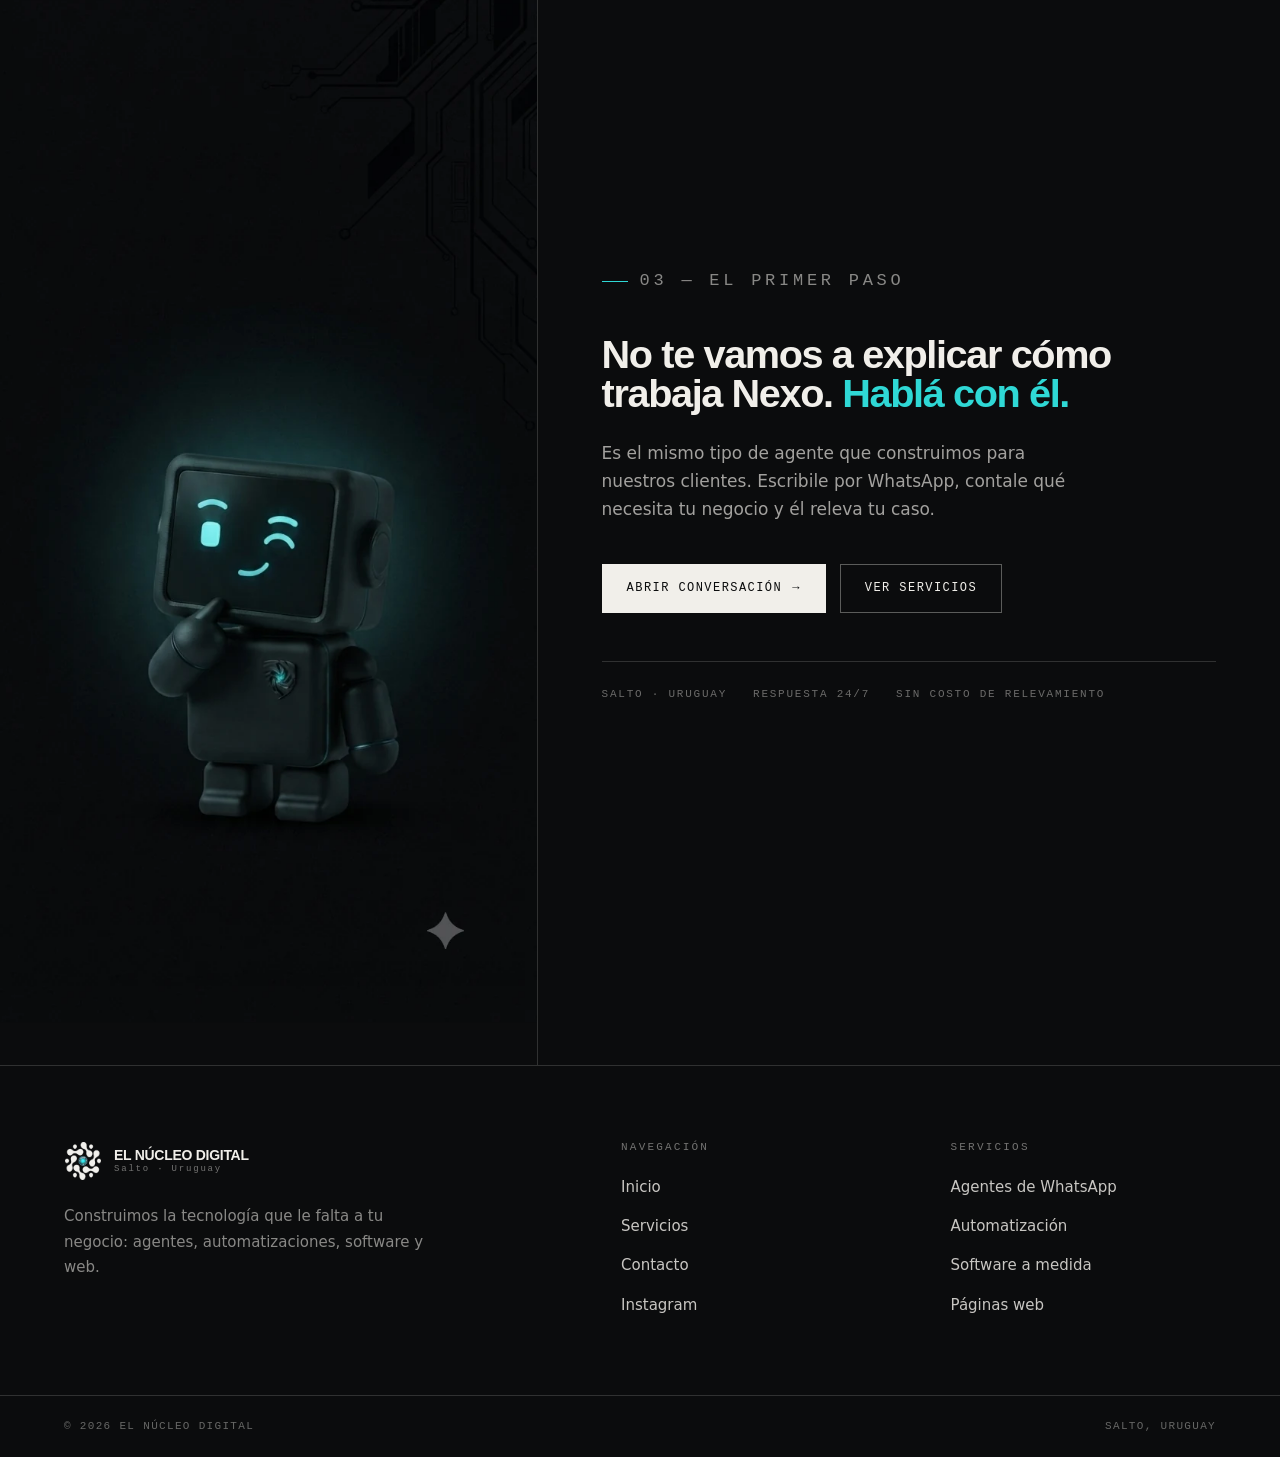
==== commit fe2a318e: "Add files via upload" ====
--- a/index.html
+++ b/index.html
@@ -47,9 +47,9 @@
       <a class="btn btn-ghost" href="servicios.html">Ver servicios</a>
     </div>
   </div>
-  <figure class="hero-fig hero-fig--chat">
-    <img src="chat-nexo.webp" alt="Conversación real de Nexo agendando una llamada por WhatsApp" width="900" height="983" fetchpriority="high">
-    <figcaption class="hero-tag"><span class="dot"></span> Conversación real · Nexo agendando una llamada</figcaption>
+  <figure class="hero-fig">
+    <img src="nexo-retrato.webp" alt="Nexo, el agente de El Núcleo Digital" width="900" height="1200" fetchpriority="high">
+    <figcaption class="hero-tag"><span class="dot"></span> Nexo · agente operativo · activo 24/7</figcaption>
   </figure>
 </section>
 
@@ -137,23 +137,6 @@
 </section>
 
 
-<hr class="rule">
-
-<section class="section">
-  <div class="wrap about">
-    <figure class="about-fig reveal">
-      <img src="braian.webp" alt="Braian, fundador de El Núcleo Digital" width="900" height="900" loading="lazy">
-    </figure>
-    <div>
-      <p class="kicker reveal">04 — Quién está detrás</p>
-      <h2 class="reveal">No vas a hablar con un vendedor. Vas a hablar con quien construye.</h2>
-      <p class="reveal" data-d="1">Soy Braian. Diseño y desarrollo cada solución que sale de El Núcleo Digital. Cuando me contás tu operación, la persona que la analiza es la misma que después escribe el código y la implementa en tu negocio.</p>
-      <p class="reveal" data-d="2">Trabajo desde Salto con negocios de Uruguay. Sin intermediarios, sin equipos rotando, sin explicar dos veces lo mismo.</p>
-      <p class="sig reveal" data-d="3">Braian · El Núcleo Digital · Salto, Uruguay</p>
-    </div>
-  </div>
-</section>
-
 <!-- ================= BANDA CTA ================= -->
 <section class="band">
   <figure class="band-fig">
--- a/styles.css
+++ b/styles.css
@@ -207,21 +207,6 @@
   object-fit:cover; object-position:center 42%;
   transform:scale(1.06);
 }
-.hero-fig--chat{ background:var(--ink); display:flex; align-items:center; justify-content:center; padding:clamp(26px,3vw,60px); }
-.hero-fig--chat img{ width:auto; height:100%; max-width:100%; object-fit:contain; transform:none; }
-
-/* quien esta detras */
-.about{
-  display:grid; grid-template-columns:minmax(0,.34fr) minmax(0,.66fr);
-  gap:clamp(28px,5vw,80px); align-items:center;
-}
-.about-fig{ background:var(--bone-2); border:1px solid var(--line); }
-.about-fig img{ width:100%; aspect-ratio:1/1; object-fit:cover; }
-.about h2{ font-size:clamp(26px,2.8vw,42px); margin-bottom:22px; }
-.about p{ font-size:17px; line-height:1.7; color:var(--ink-soft); max-width:56ch; margin:0 0 20px; font-weight:350; }
-.about .sig{ font-family:var(--f-mono); font-size:11px; letter-spacing:.2em; text-transform:uppercase; color:var(--mute); margin-top:28px; padding-top:20px; border-top:1px solid var(--line); }
-@media (max-width:1080px){ .about{ grid-template-columns:1fr; gap:26px; } .about-fig{ max-width:320px; } }
-
 .hero-tag{
   position:absolute; left:0; bottom:0;
   background:var(--bone);
